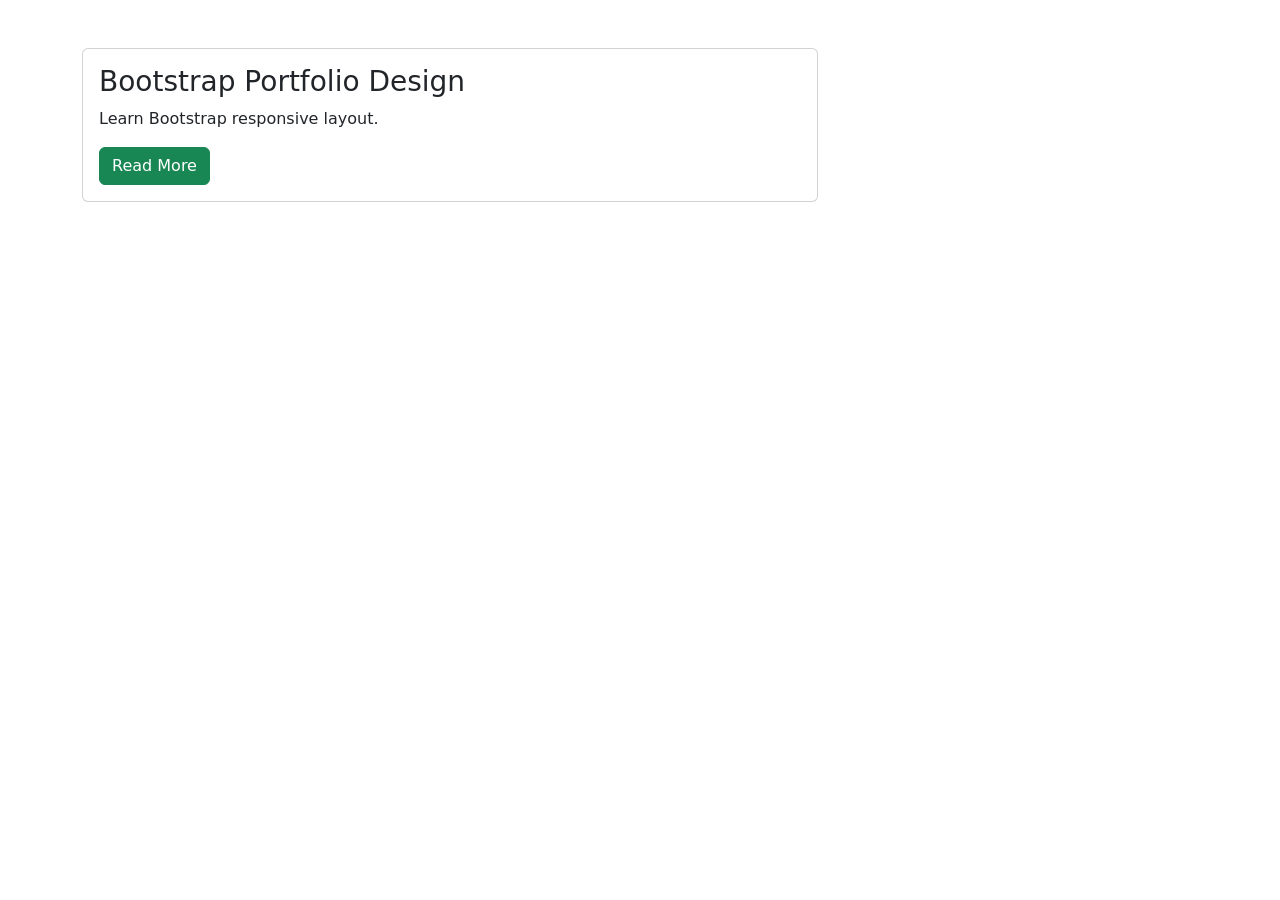
==== projects/portfolio_bootstrap/blog.html @ 00abd509 "[FEATURE] Create blog post cards layout" ====
<!DOCTYPE html>
<html lang="vi">
<head>

  <meta charset="UTF-8">

  <link
    href="https://cdn.jsdelivr.net/npm/bootstrap@5.3.3/dist/css/bootstrap.min.css"
    rel="stylesheet"
  >

</head>

<body>

<section class="py-5">

  <div class="container">

    <div class="row g-4">

      <div class="col-lg-8">

        <div class="card mb-4">

          <img
            src="./images/project-1.jpg"
            class="card-img-top"
            alt=""
          >

          <div class="card-body">

            <h3 class="card-title">
              Bootstrap Portfolio Design
            </h3>

            <p class="card-text">
              Learn Bootstrap responsive layout.
            </p>

            <button class="btn btn-success">
              Read More
            </button>

          </div>

        </div>

      </div>

    </div>

  </div>

</section>

</body>
</html>
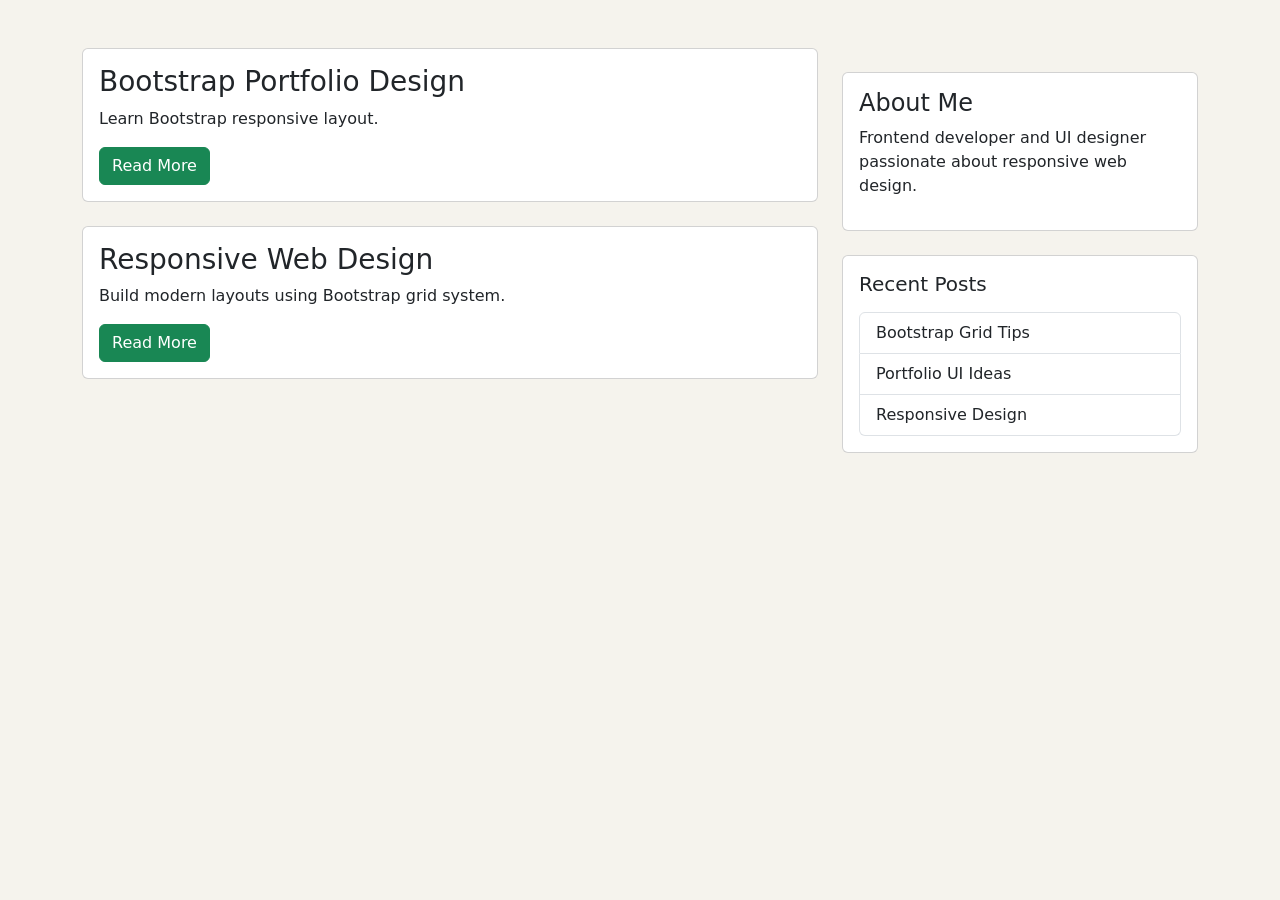
==== commit c67a76cb: "[FEATURE] Build sticky sidebar" ====
--- a/projects/portfolio_bootstrap/blog.html
+++ b/projects/portfolio_bootstrap/blog.html
@@ -1,47 +1,142 @@
 <!DOCTYPE html>
-<html lang="vi">
+<html lang="en">
 <head>
 
   <meta charset="UTF-8">
+  <meta name="viewport" content="width=device-width, initial-scale=1.0">
 
+  <title>Blog</title>
+
+  <!-- Bootstrap -->
   <link
     href="https://cdn.jsdelivr.net/npm/bootstrap@5.3.3/dist/css/bootstrap.min.css"
     rel="stylesheet"
   >
 
+  <!-- CSS -->
+  <link rel="stylesheet" href="./css/custom-theme.css">
+  <link rel="stylesheet" href="./css/blog.css">
+
 </head>
 
 <body>
 
-<section class="py-5">
+  <section class="py-5">
 
-  <div class="container">
+    <div class="container">
 
-    <div class="row g-4">
+      <div class="row g-4">
 
-      <div class="col-lg-8">
+        <!-- BLOG CONTENT -->
+        <div class="col-lg-8">
 
-        <div class="card mb-4">
+          <!-- CARD 1 -->
+          <div class="card mb-4">
 
-          <img
-            src="./images/project-1.jpg"
-            class="card-img-top"
-            alt=""
-          >
+            <img
+              src="./images/project-1.jpg"
+              class="card-img-top"
+              alt=""
+            >
 
-          <div class="card-body">
+            <div class="card-body">
 
-            <h3 class="card-title">
-              Bootstrap Portfolio Design
-            </h3>
+              <h3 class="card-title">
+                Bootstrap Portfolio Design
+              </h3>
 
-            <p class="card-text">
-              Learn Bootstrap responsive layout.
-            </p>
+              <p class="card-text">
+                Learn Bootstrap responsive layout.
+              </p>
 
-            <button class="btn btn-success">
-              Read More
-            </button>
+              <button class="btn btn-success">
+                Read More
+              </button>
+
+            </div>
+
+          </div>
+
+          <!-- CARD 2 -->
+          <div class="card mb-4">
+
+            <img
+              src="./images/project-2.jpg"
+              class="card-img-top"
+              alt=""
+            >
+
+            <div class="card-body">
+
+              <h3 class="card-title">
+                Responsive Web Design
+              </h3>
+
+              <p class="card-text">
+                Build modern layouts using Bootstrap grid system.
+              </p>
+
+              <button class="btn btn-success">
+                Read More
+              </button>
+
+            </div>
+
+          </div>
+
+        </div>
+
+        <!-- SIDEBAR -->
+        <div class="col-lg-4">
+
+          <div class="sticky-top pt-4">
+
+            <!-- ABOUT -->
+            <div class="card mb-4">
+
+              <div class="card-body">
+
+                <h4>
+                  About Me
+                </h4>
+
+                <p>
+                  Frontend developer and UI designer passionate
+                  about responsive web design.
+                </p>
+
+              </div>
+
+            </div>
+
+            <!-- RECENT POSTS -->
+            <div class="card">
+
+              <div class="card-body">
+
+                <h5 class="mb-3">
+                  Recent Posts
+                </h5>
+
+                <ul class="list-group">
+
+                  <li class="list-group-item">
+                    Bootstrap Grid Tips
+                  </li>
+
+                  <li class="list-group-item">
+                    Portfolio UI Ideas
+                  </li>
+
+                  <li class="list-group-item">
+                    Responsive Design
+                  </li>
+
+                </ul>
+
+              </div>
+
+            </div>
 
           </div>
 
@@ -51,9 +146,12 @@
 
     </div>
 
-  </div>
+  </section>
 
-</section>
+  <!-- Bootstrap JS -->
+  <script
+    src="https://cdn.jsdelivr.net/npm/bootstrap@5.3.3/dist/js/bootstrap.bundle.min.js">
+  </script>
 
 </body>
 </html>
--- a/projects/portfolio_bootstrap/css/custom-theme.css
+++ b/projects/portfolio_bootstrap/css/custom-theme.css
@@ -0,0 +1,3 @@
+body {
+    background: #f5f3ed;
+}
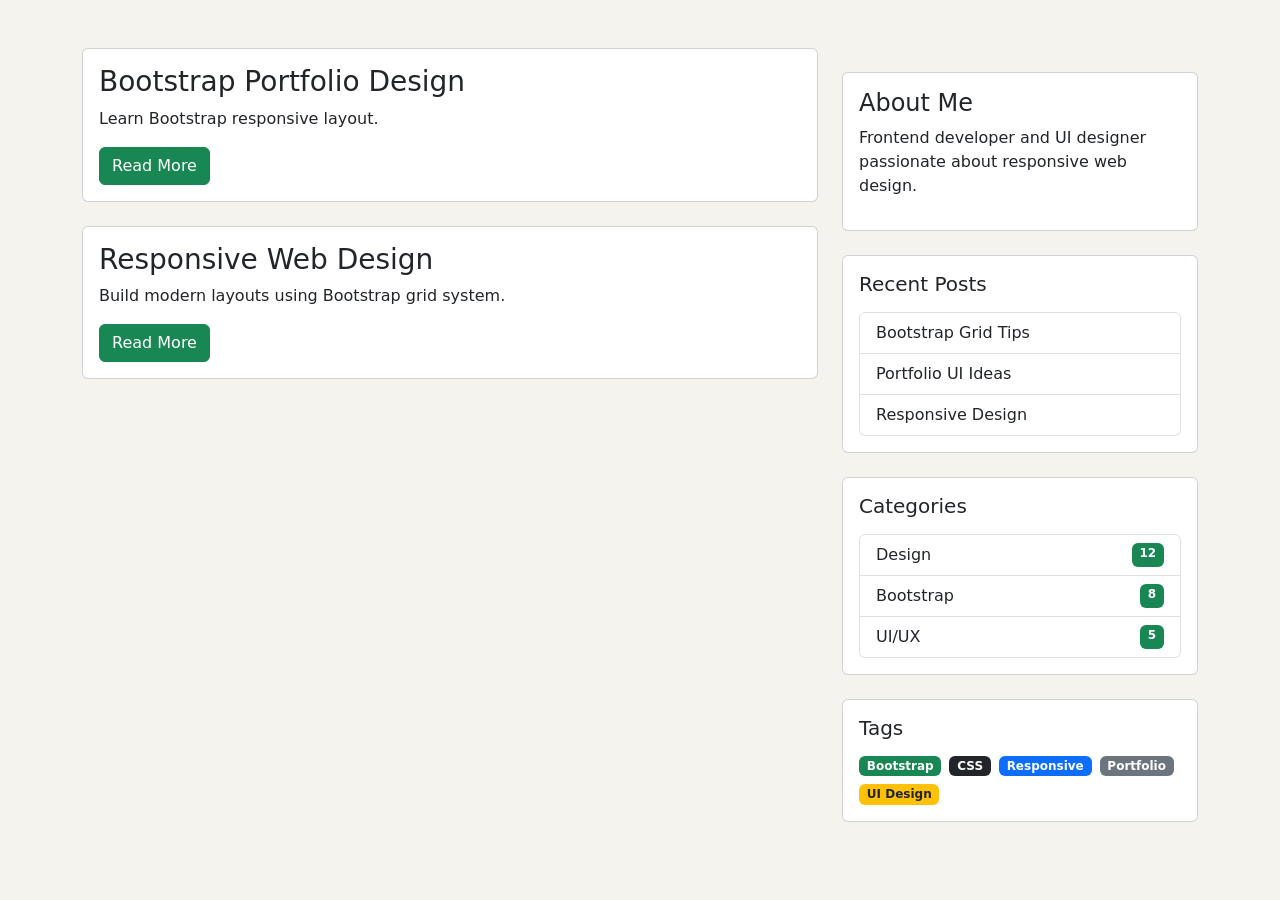
==== commit a23b6767: "[FEATURE] Add categories and tags cloud" ====
--- a/projects/portfolio_bootstrap/blog.html
+++ b/projects/portfolio_bootstrap/blog.html
@@ -110,7 +110,7 @@
             </div>
 
             <!-- RECENT POSTS -->
-            <div class="card">
+            <div class="card mb-4">
 
               <div class="card-body">
 
@@ -133,6 +133,90 @@
                   </li>
 
                 </ul>
+
+              </div>
+
+            </div>
+
+            <!-- CATEGORIES -->
+            <div class="card mb-4">
+
+              <div class="card-body">
+
+                <h5 class="mb-3">
+                  Categories
+                </h5>
+
+                <ul class="list-group">
+
+                  <li class="list-group-item d-flex justify-content-between">
+
+                    Design
+
+                    <span class="badge bg-success">
+                      12
+                    </span>
+
+                  </li>
+
+                  <li class="list-group-item d-flex justify-content-between">
+
+                    Bootstrap
+
+                    <span class="badge bg-success">
+                      8
+                    </span>
+
+                  </li>
+
+                  <li class="list-group-item d-flex justify-content-between">
+
+                    UI/UX
+
+                    <span class="badge bg-success">
+                      5
+                    </span>
+
+                  </li>
+
+                </ul>
+
+              </div>
+
+            </div>
+
+            <!-- TAG CLOUD -->
+            <div class="card">
+
+              <div class="card-body">
+
+                <h5 class="mb-3">
+                  Tags
+                </h5>
+
+                <div class="d-flex flex-wrap gap-2">
+
+                  <span class="badge bg-success">
+                    Bootstrap
+                  </span>
+
+                  <span class="badge bg-dark">
+                    CSS
+                  </span>
+
+                  <span class="badge bg-primary">
+                    Responsive
+                  </span>
+
+                  <span class="badge bg-secondary">
+                    Portfolio
+                  </span>
+
+                  <span class="badge bg-warning text-dark">
+                    UI Design
+                  </span>
+
+                </div>
 
               </div>
 
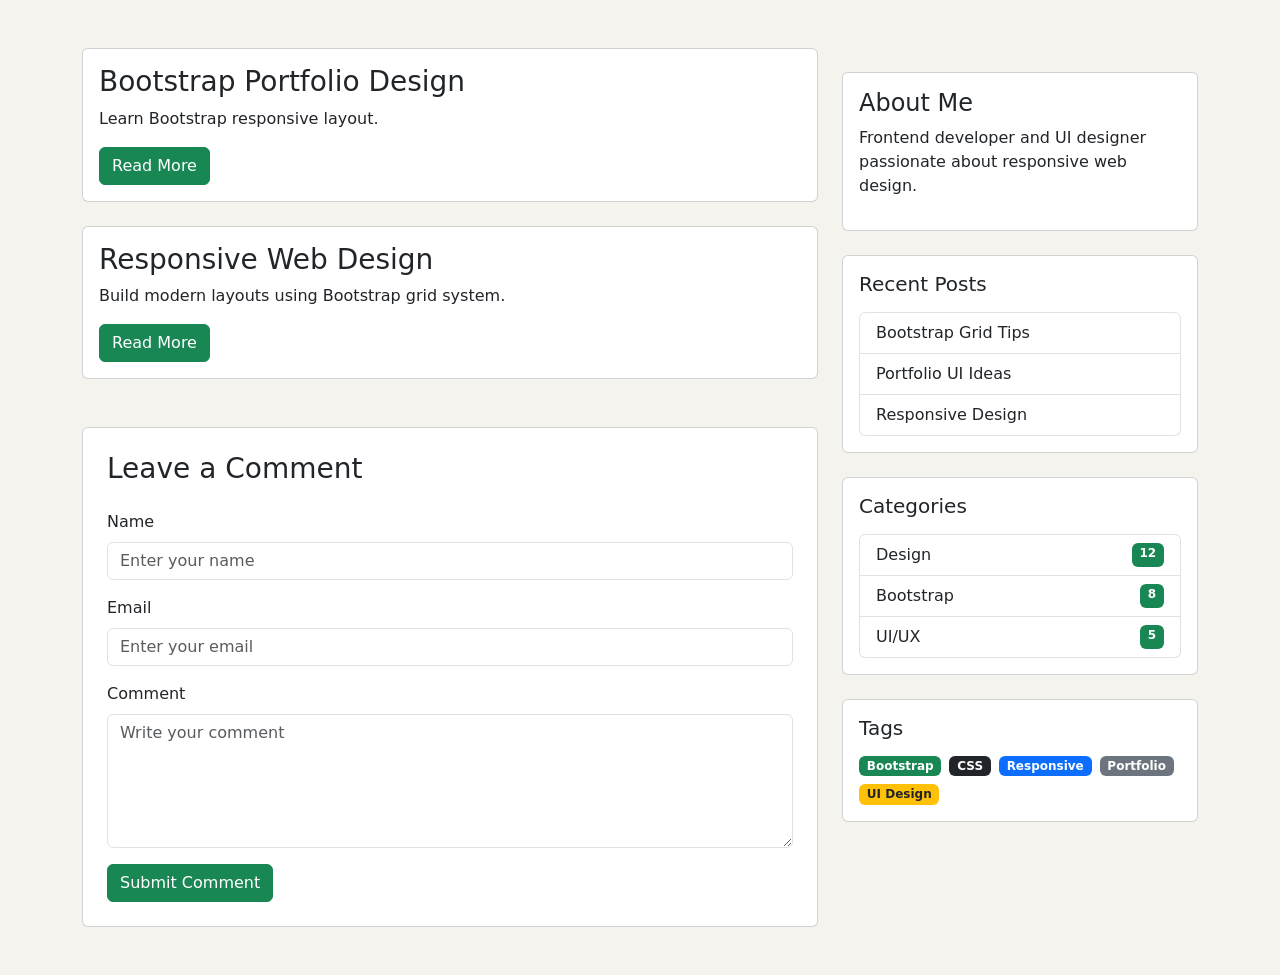
==== commit 84b3b29e: "[FEATURE] Build comment form with Bootstrap" ====
--- a/projects/portfolio_bootstrap/blog.html
+++ b/projects/portfolio_bootstrap/blog.html
@@ -16,6 +16,7 @@
   <!-- CSS -->
   <link rel="stylesheet" href="./css/custom-theme.css">
   <link rel="stylesheet" href="./css/blog.css">
+  <link rel="stylesheet" href="./css/comments.css">
 
 </head>
 
@@ -58,7 +59,7 @@
           </div>
 
           <!-- CARD 2 -->
-          <div class="card mb-4">
+          <div class="card mb-5">
 
             <img
               src="./images/project-2.jpg"
@@ -84,6 +85,69 @@
 
           </div>
 
+          <!-- COMMENT FORM -->
+          <div class="card p-4">
+
+            <h3 class="mb-4">
+              Leave a Comment
+            </h3>
+
+            <form>
+
+              <!-- NAME -->
+              <div class="mb-3">
+
+                <label class="form-label">
+                  Name
+                </label>
+
+                <input
+                  type="text"
+                  class="form-control"
+                  placeholder="Enter your name"
+                >
+
+              </div>
+
+              <!-- EMAIL -->
+              <div class="mb-3">
+
+                <label class="form-label">
+                  Email
+                </label>
+
+                <input
+                  type="email"
+                  class="form-control"
+                  placeholder="Enter your email"
+                >
+
+              </div>
+
+              <!-- COMMENT -->
+              <div class="mb-3">
+
+                <label class="form-label">
+                  Comment
+                </label>
+
+                <textarea
+                  class="form-control"
+                  rows="5"
+                  placeholder="Write your comment"
+                ></textarea>
+
+              </div>
+
+              <!-- BUTTON -->
+              <button class="btn btn-success">
+                Submit Comment
+              </button>
+
+            </form>
+
+          </div>
+
         </div>
 
         <!-- SIDEBAR -->
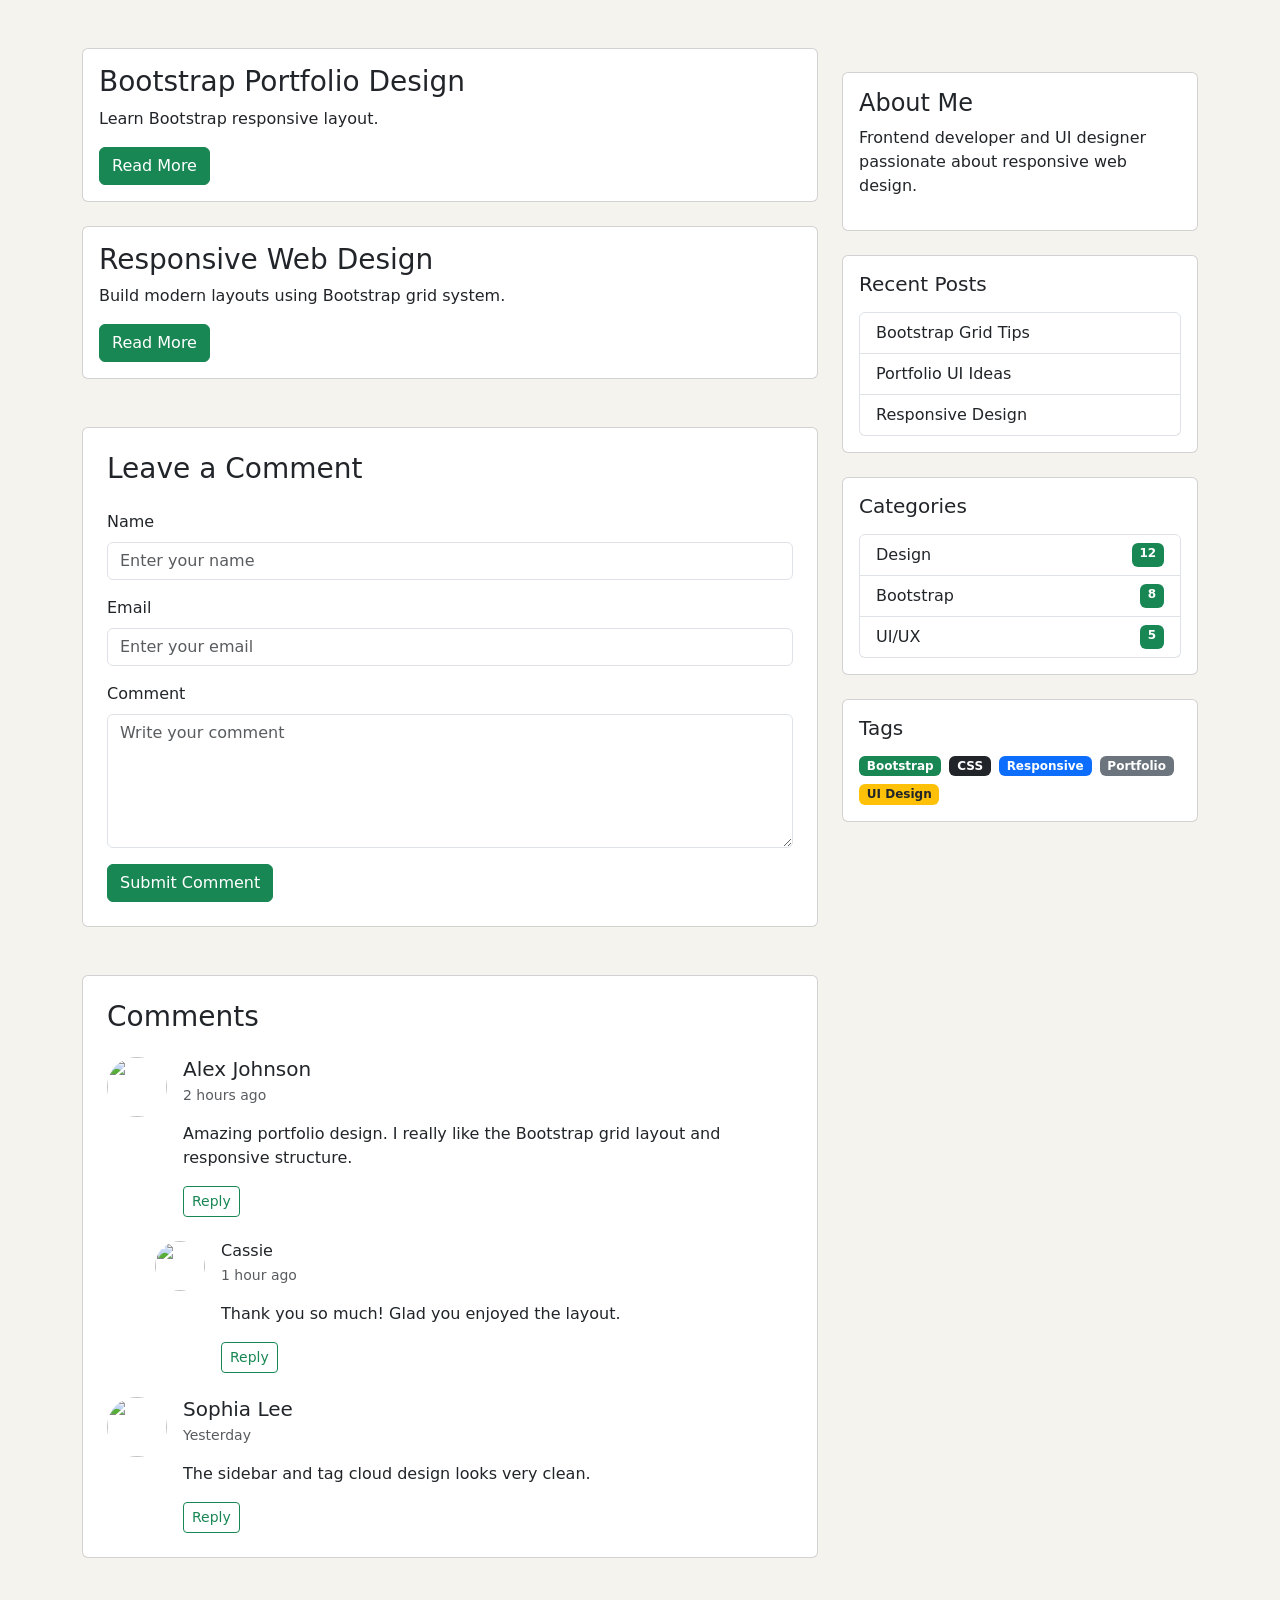
==== commit 249eef49: "[FEATURE] Display threaded comments" ====
--- a/projects/portfolio_bootstrap/blog.html
+++ b/projects/portfolio_bootstrap/blog.html
@@ -86,7 +86,7 @@
           </div>
 
           <!-- COMMENT FORM -->
-          <div class="card p-4">
+          <div class="card p-4 mb-5">
 
             <h3 class="mb-4">
               Leave a Comment
@@ -139,12 +139,120 @@
 
               </div>
 
-              <!-- BUTTON -->
               <button class="btn btn-success">
                 Submit Comment
               </button>
 
             </form>
+
+          </div>
+
+          <!-- COMMENTS -->
+          <div class="card p-4">
+
+            <h3 class="mb-4">
+              Comments
+            </h3>
+
+            <!-- COMMENT 1 -->
+            <div class="d-flex gap-3 mb-4">
+
+              <img
+                src="./images/logo.png"
+                width="60"
+                height="60"
+                class="rounded-circle"
+                alt=""
+              >
+
+              <div>
+
+                <h5 class="mb-1">
+                  Alex Johnson
+                </h5>
+
+                <p class="text-muted small">
+                  2 hours ago
+                </p>
+
+                <p>
+                  Amazing portfolio design. I really like the Bootstrap
+                  grid layout and responsive structure.
+                </p>
+
+                <button class="btn btn-sm btn-outline-success">
+                  Reply
+                </button>
+
+              </div>
+
+            </div>
+
+            <!-- REPLY -->
+            <div class="d-flex gap-3 ms-5 mb-4">
+
+              <img
+                src="./images/logo.png"
+                width="50"
+                height="50"
+                class="rounded-circle"
+                alt=""
+              >
+
+              <div>
+
+                <h6 class="mb-1">
+                  Cassie
+                </h6>
+
+                <p class="text-muted small">
+                  1 hour ago
+                </p>
+
+                <p>
+                  Thank you so much! Glad you enjoyed the layout.
+                </p>
+
+                <button class="btn btn-sm btn-outline-success">
+                  Reply
+                </button>
+
+              </div>
+
+            </div>
+
+            <!-- COMMENT 2 -->
+            <div class="d-flex gap-3">
+
+              <img
+                src="./images/logo.png"
+                width="60"
+                height="60"
+                class="rounded-circle"
+                alt=""
+              >
+
+              <div>
+
+                <h5 class="mb-1">
+                  Sophia Lee
+                </h5>
+
+                <p class="text-muted small">
+                  Yesterday
+                </p>
+
+                <p>
+                  The sidebar and tag cloud design looks very clean.
+                </p>
+
+                <button class="btn btn-sm btn-outline-success">
+                  Reply
+                </button>
+
+              </div>
+
+            </div>
 
           </div>
 
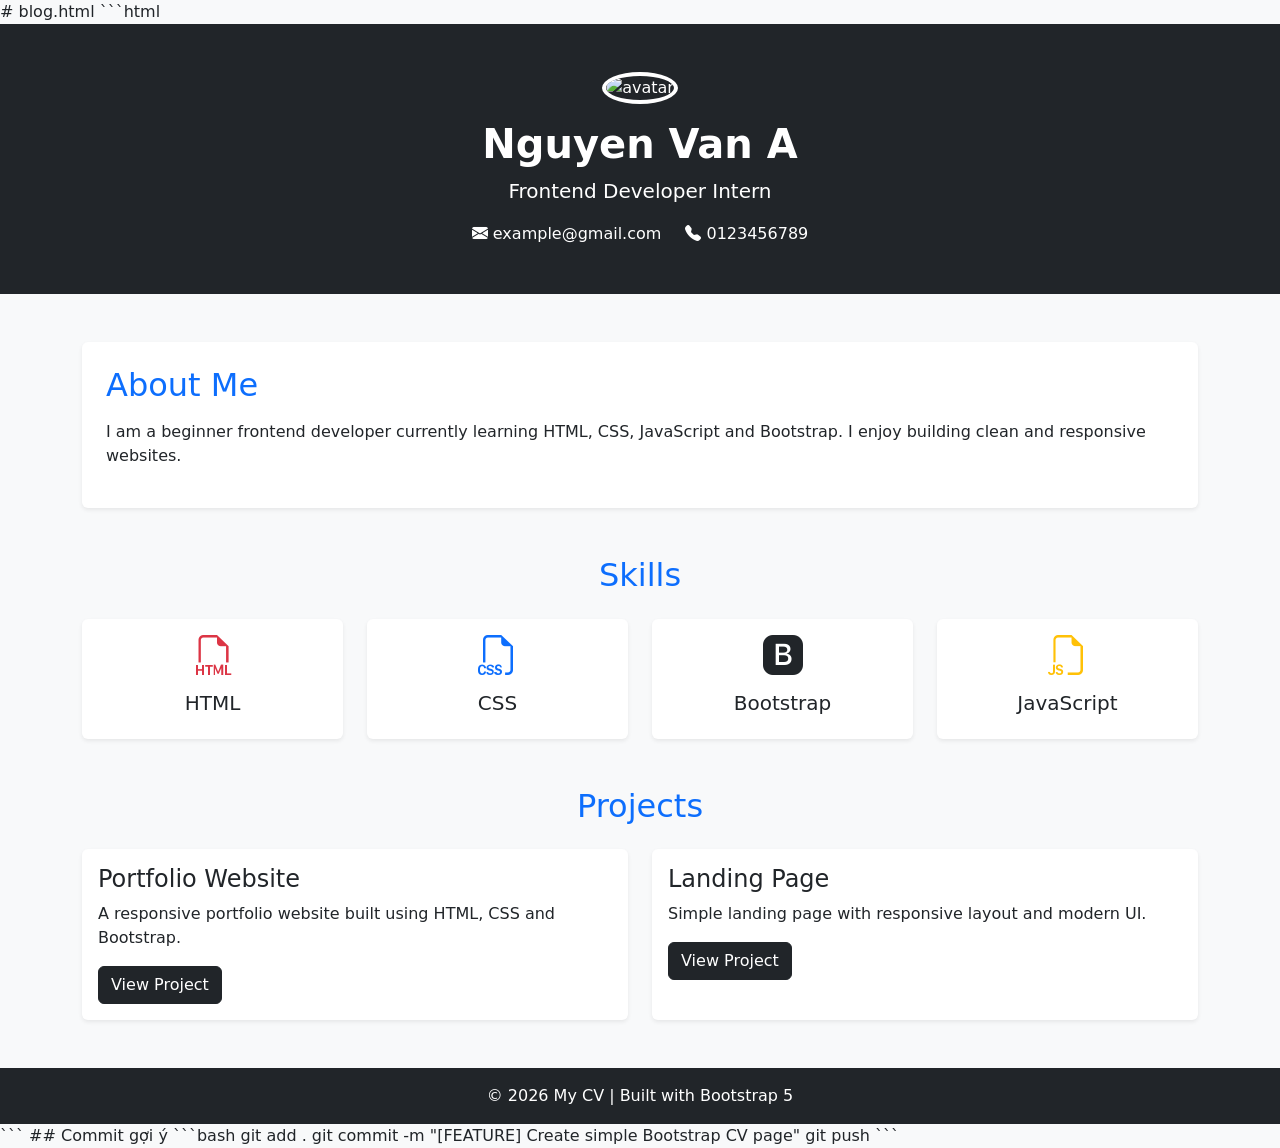
==== commit 4af030a3: "[THEME] Apply complete new color palette" ====
--- a/projects/portfolio_bootstrap/blog.html
+++ b/projects/portfolio_bootstrap/blog.html
@@ -1,413 +1,159 @@
+# blog.html
+
+```html
 <!DOCTYPE html>
-<html lang="en">
+<html lang="vi">
 <head>
+  <meta charset="UTF-8" />
+  <meta name="viewport" content="width=device-width, initial-scale=1.0" />
+  <title>My CV</title>
 
-  <meta charset="UTF-8">
-  <meta name="viewport" content="width=device-width, initial-scale=1.0">
-
-  <title>Blog</title>
-
-  <!-- Bootstrap -->
+  <!-- Bootstrap 5 -->
   <link
     href="https://cdn.jsdelivr.net/npm/bootstrap@5.3.3/dist/css/bootstrap.min.css"
     rel="stylesheet"
-  >
+  />
 
-  <!-- CSS -->
-  <link rel="stylesheet" href="./css/custom-theme.css">
-  <link rel="stylesheet" href="./css/blog.css">
-  <link rel="stylesheet" href="./css/comments.css">
+  <!-- Bootstrap Icons -->
+  <link
+    rel="stylesheet"
+    href="https://cdn.jsdelivr.net/npm/bootstrap-icons@1.11.3/font/bootstrap-icons.min.css"
+  />
+</head>
+<body class="bg-light">
 
-</head>
+  <!-- Header -->
+  <header class="bg-dark text-white text-center py-5">
+    <div class="container">
+      <img
+        src="https://i.pravatar.cc/150"
+        alt="avatar"
+        class="rounded-circle mb-3 border border-4 border-white"
+      />
 
-<body>
+      <h1 class="fw-bold">Nguyen Van A</h1>
+      <p class="fs-5">Frontend Developer Intern</p>
 
+      <div class="d-flex justify-content-center gap-4 mt-3">
+        <span><i class="bi bi-envelope-fill"></i> example@gmail.com</span>
+        <span><i class="bi bi-telephone-fill"></i> 0123456789</span>
+      </div>
+    </div>
+  </header>
+
+  <!-- About -->
   <section class="py-5">
+    <div class="container">
+      <div class="card shadow-sm border-0">
+        <div class="card-body p-4">
+          <h2 class="mb-3 text-primary">About Me</h2>
+          <p>
+            I am a beginner frontend developer currently learning HTML,
+            CSS, JavaScript and Bootstrap. I enjoy building clean and
+            responsive websites.
+          </p>
+        </div>
+      </div>
+    </div>
+  </section>
 
+  <!-- Skills -->
+  <section class="pb-5">
     <div class="container">
+      <h2 class="text-center mb-4 text-primary">Skills</h2>
 
       <div class="row g-4">
 
-        <!-- BLOG CONTENT -->
-        <div class="col-lg-8">
-
-          <!-- CARD 1 -->
-          <div class="card mb-4">
-
-            <img
-              src="./images/project-1.jpg"
-              class="card-img-top"
-              alt=""
-            >
-
+        <div class="col-md-3 col-sm-6">
+          <div class="card text-center h-100 shadow-sm border-0">
             <div class="card-body">
-
-              <h3 class="card-title">
-                Bootstrap Portfolio Design
-              </h3>
-
-              <p class="card-text">
-                Learn Bootstrap responsive layout.
-              </p>
-
-              <button class="btn btn-success">
-                Read More
-              </button>
-
+              <i class="bi bi-filetype-html fs-1 text-danger"></i>
+              <h5 class="mt-3">HTML</h5>
             </div>
-
           </div>
-
-          <!-- CARD 2 -->
-          <div class="card mb-5">
-
-            <img
-              src="./images/project-2.jpg"
-              class="card-img-top"
-              alt=""
-            >
-
-            <div class="card-body">
-
-              <h3 class="card-title">
-                Responsive Web Design
-              </h3>
-
-              <p class="card-text">
-                Build modern layouts using Bootstrap grid system.
-              </p>
-
-              <button class="btn btn-success">
-                Read More
-              </button>
-
-            </div>
-
-          </div>
-
-          <!-- COMMENT FORM -->
-          <div class="card p-4 mb-5">
-
-            <h3 class="mb-4">
-              Leave a Comment
-            </h3>
-
-            <form>
-
-              <!-- NAME -->
-              <div class="mb-3">
-
-                <label class="form-label">
-                  Name
-                </label>
-
-                <input
-                  type="text"
-                  class="form-control"
-                  placeholder="Enter your name"
-                >
-
-              </div>
-
-              <!-- EMAIL -->
-              <div class="mb-3">
-
-                <label class="form-label">
-                  Email
-                </label>
-
-                <input
-                  type="email"
-                  class="form-control"
-                  placeholder="Enter your email"
-                >
-
-              </div>
-
-              <!-- COMMENT -->
-              <div class="mb-3">
-
-                <label class="form-label">
-                  Comment
-                </label>
-
-                <textarea
-                  class="form-control"
-                  rows="5"
-                  placeholder="Write your comment"
-                ></textarea>
-
-              </div>
-
-              <button class="btn btn-success">
-                Submit Comment
-              </button>
-
-            </form>
-
-          </div>
-
-          <!-- COMMENTS -->
-          <div class="card p-4">
-
-            <h3 class="mb-4">
-              Comments
-            </h3>
-
-            <!-- COMMENT 1 -->
-            <div class="d-flex gap-3 mb-4">
-
-              <img
-                src="./images/logo.png"
-                width="60"
-                height="60"
-                class="rounded-circle"
-                alt=""
-              >
-
-              <div>
-
-                <h5 class="mb-1">
-                  Alex Johnson
-                </h5>
-
-                <p class="text-muted small">
-                  2 hours ago
-                </p>
-
-                <p>
-                  Amazing portfolio design. I really like the Bootstrap
-                  grid layout and responsive structure.
-                </p>
-
-                <button class="btn btn-sm btn-outline-success">
-                  Reply
-                </button>
-
-              </div>
-
-            </div>
-
-            <!-- REPLY -->
-            <div class="d-flex gap-3 ms-5 mb-4">
-
-              <img
-                src="./images/logo.png"
-                width="50"
-                height="50"
-                class="rounded-circle"
-                alt=""
-              >
-
-              <div>
-
-                <h6 class="mb-1">
-                  Cassie
-                </h6>
-
-                <p class="text-muted small">
-                  1 hour ago
-                </p>
-
-                <p>
-                  Thank you so much! Glad you enjoyed the layout.
-                </p>
-
-                <button class="btn btn-sm btn-outline-success">
-                  Reply
-                </button>
-
-              </div>
-
-            </div>
-
-            <!-- COMMENT 2 -->
-            <div class="d-flex gap-3">
-
-              <img
-                src="./images/logo.png"
-                width="60"
-                height="60"
-                class="rounded-circle"
-                alt=""
-              >
-
-              <div>
-
-                <h5 class="mb-1">
-                  Sophia Lee
-                </h5>
-
-                <p class="text-muted small">
-                  Yesterday
-                </p>
-
-                <p>
-                  The sidebar and tag cloud design looks very clean.
-                </p>
-
-                <button class="btn btn-sm btn-outline-success">
-                  Reply
-                </button>
-
-              </div>
-
-            </div>
-
-          </div>
-
         </div>
 
-        <!-- SIDEBAR -->
-        <div class="col-lg-4">
+        <div class="col-md-3 col-sm-6">
+          <div class="card text-center h-100 shadow-sm border-0">
+            <div class="card-body">
+              <i class="bi bi-filetype-css fs-1 text-primary"></i>
+              <h5 class="mt-3">CSS</h5>
+            </div>
+          </div>
+        </div>
 
-          <div class="sticky-top pt-4">
+        <div class="col-md-3 col-sm-6">
+          <div class="card text-center h-100 shadow-sm border-0">
+            <div class="card-body">
+              <i class="bi bi-bootstrap-fill fs-1 text-purple"></i>
+              <h5 class="mt-3">Bootstrap</h5>
+            </div>
+          </div>
+        </div>
 
-            <!-- ABOUT -->
-            <div class="card mb-4">
-
-              <div class="card-body">
-
-                <h4>
-                  About Me
-                </h4>
-
-                <p>
-                  Frontend developer and UI designer passionate
-                  about responsive web design.
-                </p>
-
-              </div>
-
+        <div class="col-md-3 col-sm-6">
+          <div class="card text-center h-100 shadow-sm border-0">
+            <div class="card-body">
+              <i class="bi bi-filetype-js fs-1 text-warning"></i>
+              <h5 class="mt-3">JavaScript</h5>
             </div>
-
-            <!-- RECENT POSTS -->
-            <div class="card mb-4">
-
-              <div class="card-body">
-
-                <h5 class="mb-3">
-                  Recent Posts
-                </h5>
-
-                <ul class="list-group">
-
-                  <li class="list-group-item">
-                    Bootstrap Grid Tips
-                  </li>
-
-                  <li class="list-group-item">
-                    Portfolio UI Ideas
-                  </li>
-
-                  <li class="list-group-item">
-                    Responsive Design
-                  </li>
-
-                </ul>
-
-              </div>
-
-            </div>
-
-            <!-- CATEGORIES -->
-            <div class="card mb-4">
-
-              <div class="card-body">
-
-                <h5 class="mb-3">
-                  Categories
-                </h5>
-
-                <ul class="list-group">
-
-                  <li class="list-group-item d-flex justify-content-between">
-
-                    Design
-
-                    <span class="badge bg-success">
-                      12
-                    </span>
-
-                  </li>
-
-                  <li class="list-group-item d-flex justify-content-between">
-
-                    Bootstrap
-
-                    <span class="badge bg-success">
-                      8
-                    </span>
-
-                  </li>
-
-                  <li class="list-group-item d-flex justify-content-between">
-
-                    UI/UX
-
-                    <span class="badge bg-success">
-                      5
-                    </span>
-
-                  </li>
-
-                </ul>
-
-              </div>
-
-            </div>
-
-            <!-- TAG CLOUD -->
-            <div class="card">
-
-              <div class="card-body">
-
-                <h5 class="mb-3">
-                  Tags
-                </h5>
-
-                <div class="d-flex flex-wrap gap-2">
-
-                  <span class="badge bg-success">
-                    Bootstrap
-                  </span>
-
-                  <span class="badge bg-dark">
-                    CSS
-                  </span>
-
-                  <span class="badge bg-primary">
-                    Responsive
-                  </span>
-
-                  <span class="badge bg-secondary">
-                    Portfolio
-                  </span>
-
-                  <span class="badge bg-warning text-dark">
-                    UI Design
-                  </span>
-
-                </div>
-
-              </div>
-
-            </div>
-
           </div>
-
         </div>
 
       </div>
-
     </div>
-
   </section>
 
-  <!-- Bootstrap JS -->
-  <script
-    src="https://cdn.jsdelivr.net/npm/bootstrap@5.3.3/dist/js/bootstrap.bundle.min.js">
-  </script>
+  <!-- Projects -->
+  <section class="pb-5">
+    <div class="container">
+      <h2 class="text-center mb-4 text-primary">Projects</h2>
 
+      <div class="row g-4">
+
+        <div class="col-md-6">
+          <div class="card shadow-sm h-100 border-0">
+            <div class="card-body">
+              <h4>Portfolio Website</h4>
+              <p>
+                A responsive portfolio website built using HTML, CSS
+                and Bootstrap.
+              </p>
+              <a href="#" class="btn btn-dark">View Project</a>
+            </div>
+          </div>
+        </div>
+
+        <div class="col-md-6">
+          <div class="card shadow-sm h-100 border-0">
+            <div class="card-body">
+              <h4>Landing Page</h4>
+              <p>
+                Simple landing page with responsive layout and modern UI.
+              </p>
+              <a href="#" class="btn btn-dark">View Project</a>
+            </div>
+          </div>
+        </div>
+
+      </div>
+    </div>
+  </section>
+
+  <!-- Footer -->
+  <footer class="bg-dark text-white text-center py-3">
+    <p class="mb-0">© 2026 My CV | Built with Bootstrap 5</p>
+  </footer>
+
+  <script src="https://cdn.jsdelivr.net/npm/bootstrap@5.3.3/dist/js/bootstrap.bundle.min.js"></script>
 </body>
-</html>+</html>
+```
+
+## Commit gợi ý
+
+```bash
+git add .
+git commit -m "[FEATURE] Create simple Bootstrap CV page"
+git push
+```
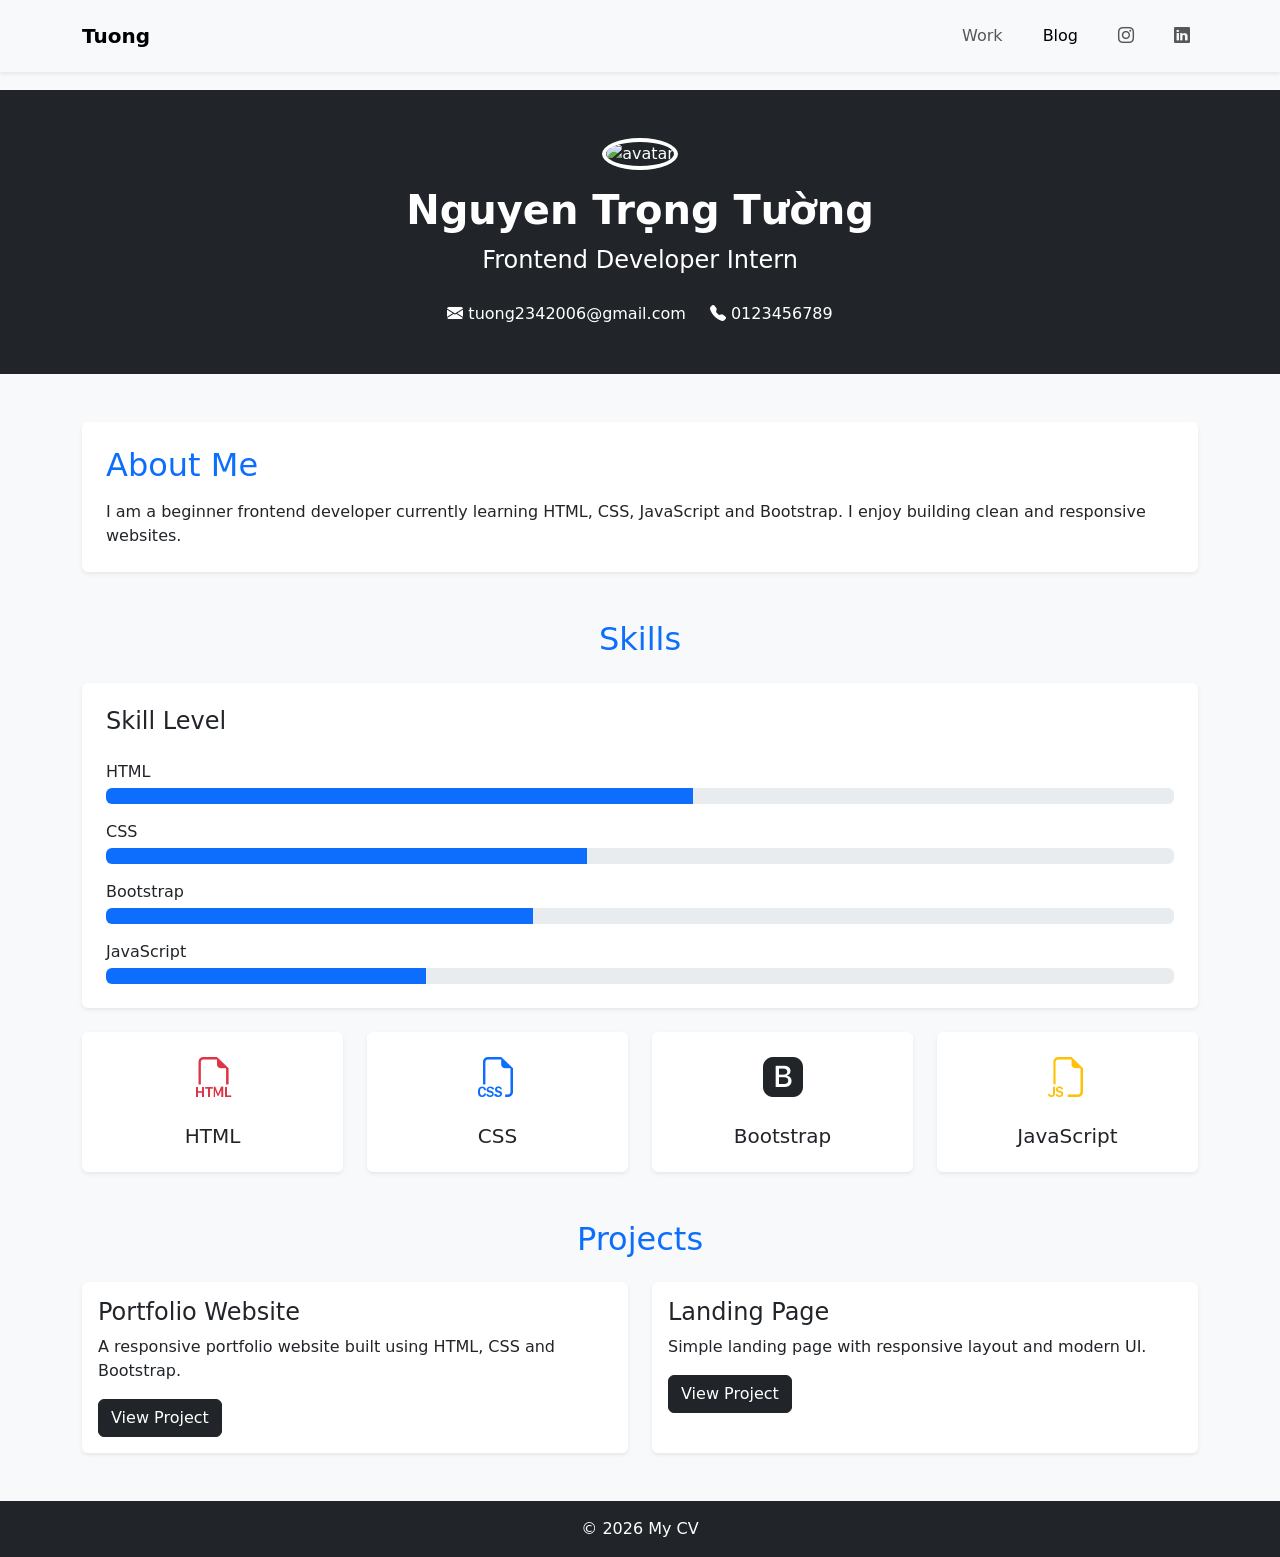
==== commit f2f36b19: "[THEME] Apply complete new color palette" ====
--- a/projects/portfolio_bootstrap/blog.html
+++ b/projects/portfolio_bootstrap/blog.html
@@ -1,159 +1,412 @@
-# blog.html
-
-```html
 <!DOCTYPE html>
 <html lang="vi">
+
 <head>
+
   <meta charset="UTF-8" />
-  <meta name="viewport" content="width=device-width, initial-scale=1.0" />
+
+  <meta
+    name="viewport"
+    content="width=device-width, initial-scale=1.0"
+  />
+
   <title>My CV</title>
 
-  <!-- Bootstrap 5 -->
   <link
     href="https://cdn.jsdelivr.net/npm/bootstrap@5.3.3/dist/css/bootstrap.min.css"
     rel="stylesheet"
   />
 
-  <!-- Bootstrap Icons -->
   <link
     rel="stylesheet"
     href="https://cdn.jsdelivr.net/npm/bootstrap-icons@1.11.3/font/bootstrap-icons.min.css"
   />
+
 </head>
+
 <body class="bg-light">
 
-  <!-- Header -->
-  <header class="bg-dark text-white text-center py-5">
+  <nav class="navbar navbar-expand-lg fixed-top py-3 bg-light shadow-sm">
+
     <div class="container">
+
+      <a
+        class="navbar-brand fw-bold"
+        href="./index.html"
+      >
+        Tuong
+      </a>
+
+      <button
+        class="navbar-toggler"
+        type="button"
+        data-bs-toggle="collapse"
+        data-bs-target="#navbarNav"
+      >
+        <span class="navbar-toggler-icon"></span>
+      </button>
+
+      <div
+        class="collapse navbar-collapse"
+        id="navbarNav"
+      >
+
+        <ul class="navbar-nav ms-auto align-items-lg-center gap-lg-4">
+
+          <li class="nav-item">
+
+            <a
+              class="nav-link fw-medium"
+              href="./index.html"
+            >
+              Work
+            </a>
+
+          </li>
+
+          <li class="nav-item">
+
+            <a
+              class="nav-link fw-medium active"
+              href="#"
+            >
+              Blog
+            </a>
+
+          </li>
+
+          <li class="nav-item">
+
+            <a
+              class="nav-link"
+              href="#"
+            >
+              <i class="bi bi-instagram"></i>
+            </a>
+
+          </li>
+
+          <li class="nav-item">
+
+            <a
+              class="nav-link"
+              href="#"
+            >
+              <i class="bi bi-linkedin"></i>
+            </a>
+
+          </li>
+
+        </ul>
+
+      </div>
+
+    </div>
+
+  </nav>
+
+  <header
+    class="bg-dark text-white text-center py-5"
+    style="margin-top: 90px;"
+  >
+
+    <div class="container">
+
       <img
-        src="https://i.pravatar.cc/150"
+        src="https://cdn-media.sforum.vn/storage/app/media/ctv_seo8/ctv_phung/avatar-vo-tri-nam/avatar-vo-tri-nam-2.jpg"
         alt="avatar"
-        class="rounded-circle mb-3 border border-4 border-white"
+        class="rounded-circle border border-4 border-white mb-3"
+        width="150"
+        height="150"
+        style="object-fit: cover;"
       />
 
-      <h1 class="fw-bold">Nguyen Van A</h1>
-      <p class="fs-5">Frontend Developer Intern</p>
-
-      <div class="d-flex justify-content-center gap-4 mt-3">
-        <span><i class="bi bi-envelope-fill"></i> example@gmail.com</span>
-        <span><i class="bi bi-telephone-fill"></i> 0123456789</span>
-      </div>
+      <h1 class="fw-bold">
+        Nguyen Trọng Tường
+      </h1>
+
+      <p class="fs-4 mb-4">
+        Frontend Developer Intern
+      </p>
+
+      <div class="d-flex justify-content-center gap-4 flex-wrap">
+
+        <span>
+          <i class="bi bi-envelope-fill"></i>
+          tuong2342006@gmail.com
+        </span>
+
+        <span>
+          <i class="bi bi-telephone-fill"></i>
+          0123456789
+        </span>
+
+      </div>
+
     </div>
+
   </header>
 
-  <!-- About -->
   <section class="py-5">
+
     <div class="container">
+
       <div class="card shadow-sm border-0">
+
         <div class="card-body p-4">
-          <h2 class="mb-3 text-primary">About Me</h2>
-          <p>
-            I am a beginner frontend developer currently learning HTML,
-            CSS, JavaScript and Bootstrap. I enjoy building clean and
-            responsive websites.
+
+          <h2 class="text-primary mb-3">
+            About Me
+          </h2>
+
+          <p class="mb-0">
+            I am a beginner frontend developer currently learning
+            HTML, CSS, JavaScript and Bootstrap. I enjoy building
+            clean and responsive websites.
           </p>
-        </div>
-      </div>
+
+        </div>
+
+      </div>
+
     </div>
+
   </section>
 
-  <!-- Skills -->
   <section class="pb-5">
+
     <div class="container">
-      <h2 class="text-center mb-4 text-primary">Skills</h2>
+
+      <h2 class="text-center text-primary mb-4">
+        Skills
+      </h2>
+
+      <div class="card shadow-sm border-0 mb-4">
+
+        <div class="card-body p-4">
+
+          <h4 class="mb-4">
+            Skill Level
+          </h4>
+
+          <p class="mb-1">
+            HTML
+          </p>
+
+          <div class="progress mb-3">
+
+            <div
+              class="progress-bar"
+              style="width: 55%;"
+            ></div>
+
+          </div>
+
+          <p class="mb-1">
+            CSS
+          </p>
+
+          <div class="progress mb-3">
+
+            <div
+              class="progress-bar"
+              style="width: 45%;"
+            ></div>
+
+          </div>
+
+          <p class="mb-1">
+            Bootstrap
+          </p>
+
+          <div class="progress mb-3">
+
+            <div
+              class="progress-bar"
+              style="width: 40%;"
+            ></div>
+
+          </div>
+
+          <p class="mb-1">
+            JavaScript
+          </p>
+
+          <div class="progress">
+
+            <div
+              class="progress-bar"
+              style="width: 30%;"
+            ></div>
+
+          </div>
+
+        </div>
+
+      </div>
 
       <div class="row g-4">
 
         <div class="col-md-3 col-sm-6">
-          <div class="card text-center h-100 shadow-sm border-0">
-            <div class="card-body">
+
+          <div class="card text-center shadow-sm border-0 h-100">
+
+            <div class="card-body">
+
               <i class="bi bi-filetype-html fs-1 text-danger"></i>
-              <h5 class="mt-3">HTML</h5>
-            </div>
-          </div>
+
+              <h5 class="mt-3">
+                HTML
+              </h5>
+
+            </div>
+
+          </div>
+
         </div>
 
         <div class="col-md-3 col-sm-6">
-          <div class="card text-center h-100 shadow-sm border-0">
-            <div class="card-body">
+
+          <div class="card text-center shadow-sm border-0 h-100">
+
+            <div class="card-body">
+
               <i class="bi bi-filetype-css fs-1 text-primary"></i>
-              <h5 class="mt-3">CSS</h5>
-            </div>
-          </div>
+
+              <h5 class="mt-3">
+                CSS
+              </h5>
+
+            </div>
+
+          </div>
+
         </div>
 
         <div class="col-md-3 col-sm-6">
-          <div class="card text-center h-100 shadow-sm border-0">
-            <div class="card-body">
+
+          <div class="card text-center shadow-sm border-0 h-100">
+
+            <div class="card-body">
+
               <i class="bi bi-bootstrap-fill fs-1 text-purple"></i>
-              <h5 class="mt-3">Bootstrap</h5>
-            </div>
-          </div>
+
+              <h5 class="mt-3">
+                Bootstrap
+              </h5>
+
+            </div>
+
+          </div>
+
         </div>
 
         <div class="col-md-3 col-sm-6">
-          <div class="card text-center h-100 shadow-sm border-0">
-            <div class="card-body">
+
+          <div class="card text-center shadow-sm border-0 h-100">
+
+            <div class="card-body">
+
               <i class="bi bi-filetype-js fs-1 text-warning"></i>
-              <h5 class="mt-3">JavaScript</h5>
-            </div>
-          </div>
-        </div>
-
-      </div>
+
+              <h5 class="mt-3">
+                JavaScript
+              </h5>
+
+            </div>
+
+          </div>
+
+        </div>
+
+      </div>
+
     </div>
+
   </section>
 
-  <!-- Projects -->
   <section class="pb-5">
+
     <div class="container">
-      <h2 class="text-center mb-4 text-primary">Projects</h2>
+
+      <h2 class="text-center text-primary mb-4">
+        Projects
+      </h2>
 
       <div class="row g-4">
 
         <div class="col-md-6">
-          <div class="card shadow-sm h-100 border-0">
-            <div class="card-body">
-              <h4>Portfolio Website</h4>
+
+          <div class="card shadow-sm border-0 h-100">
+
+            <div class="card-body">
+
+              <h4>
+                Portfolio Website
+              </h4>
+
               <p>
-                A responsive portfolio website built using HTML, CSS
-                and Bootstrap.
+                A responsive portfolio website built using
+                HTML, CSS and Bootstrap.
               </p>
-              <a href="#" class="btn btn-dark">View Project</a>
-            </div>
-          </div>
+
+              <a
+                href="#"
+                class="btn btn-dark"
+              >
+                View Project
+              </a>
+
+            </div>
+
+          </div>
+
         </div>
 
         <div class="col-md-6">
-          <div class="card shadow-sm h-100 border-0">
-            <div class="card-body">
-              <h4>Landing Page</h4>
+
+          <div class="card shadow-sm border-0 h-100">
+
+            <div class="card-body">
+
+              <h4>
+                Landing Page
+              </h4>
+
               <p>
-                Simple landing page with responsive layout and modern UI.
+                Simple landing page with responsive layout
+                and modern UI.
               </p>
-              <a href="#" class="btn btn-dark">View Project</a>
-            </div>
-          </div>
-        </div>
-
-      </div>
+
+              <a
+                href="#"
+                class="btn btn-dark"
+              >
+                View Project
+              </a>
+
+            </div>
+
+          </div>
+
+        </div>
+
+      </div>
+
     </div>
+
   </section>
 
-  <!-- Footer -->
   <footer class="bg-dark text-white text-center py-3">
-    <p class="mb-0">© 2026 My CV | Built with Bootstrap 5</p>
+
+    <p class="mb-0">
+      © 2026 My CV
+    </p>
+
   </footer>
 
   <script src="https://cdn.jsdelivr.net/npm/bootstrap@5.3.3/dist/js/bootstrap.bundle.min.js"></script>
+
 </body>
-</html>
-```
-
-## Commit gợi ý
-
-```bash
-git add .
-git commit -m "[FEATURE] Create simple Bootstrap CV page"
-git push
-```
+
+</html>
